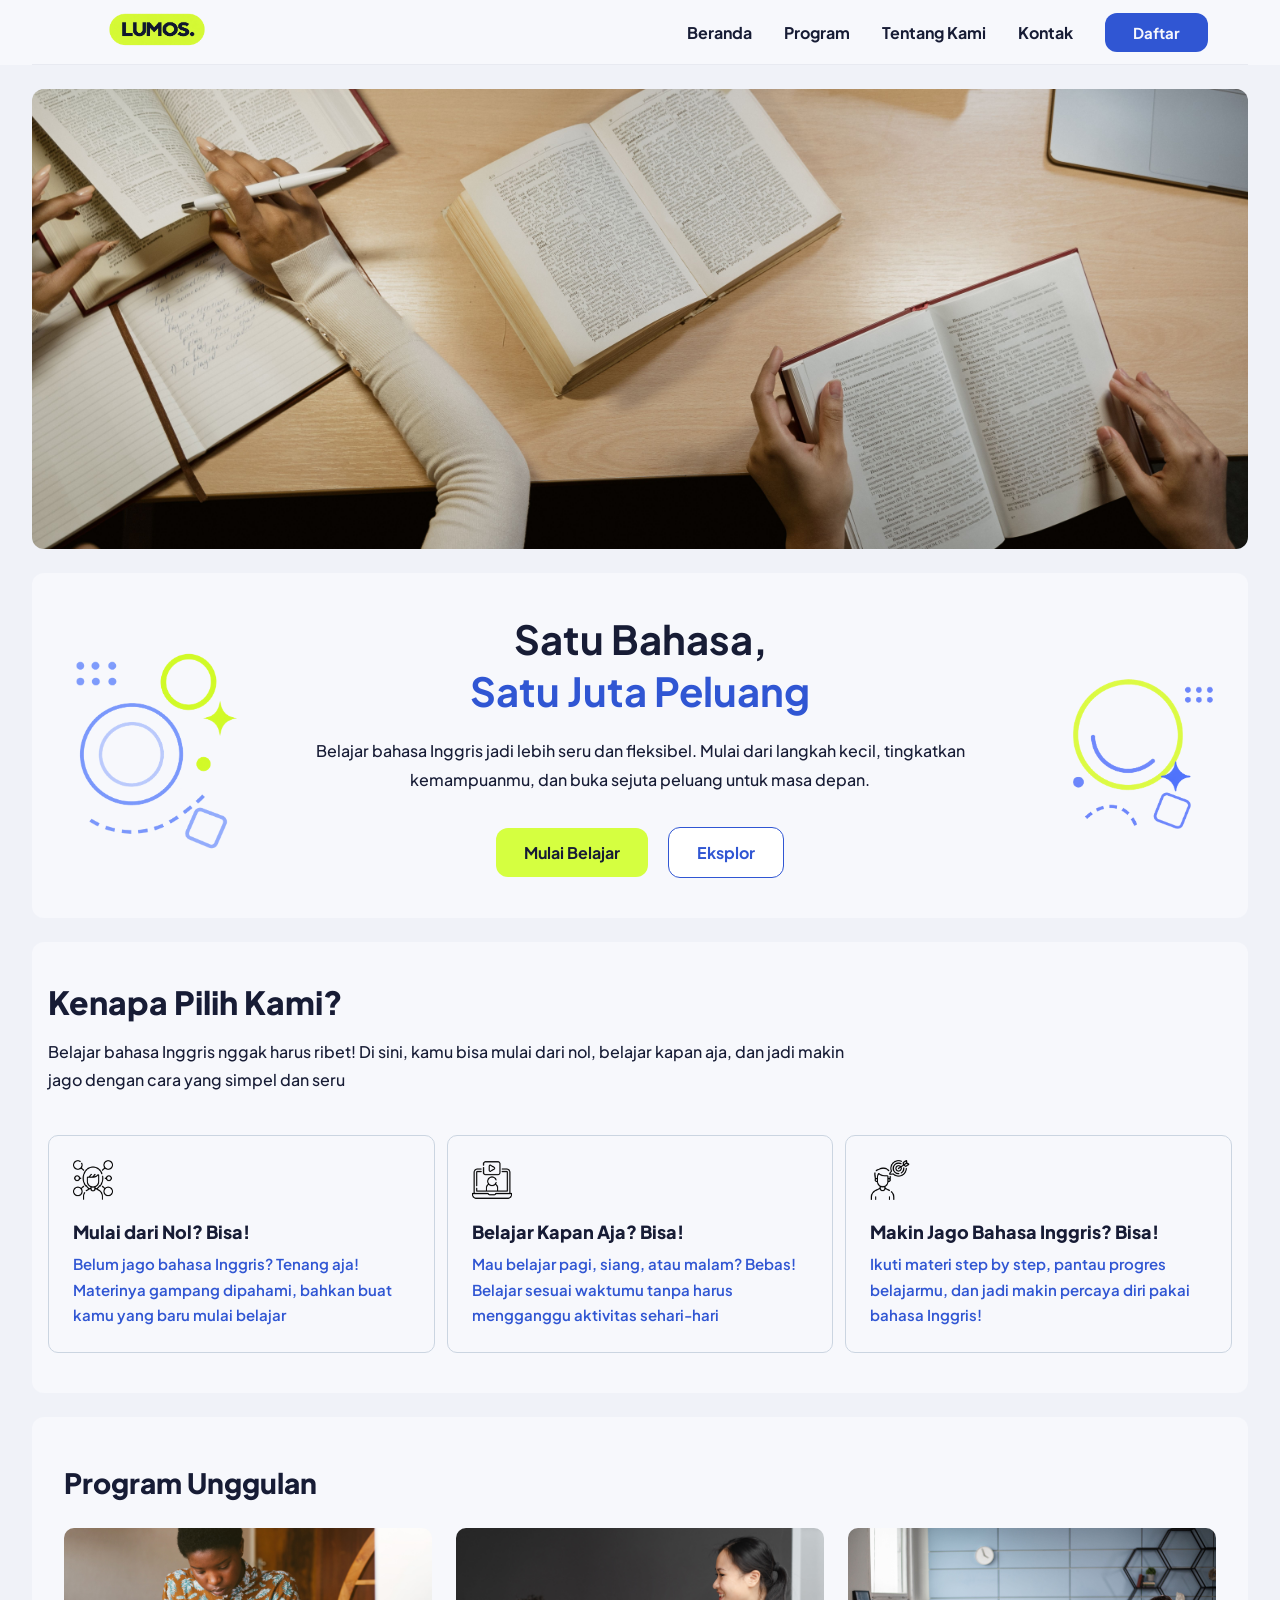
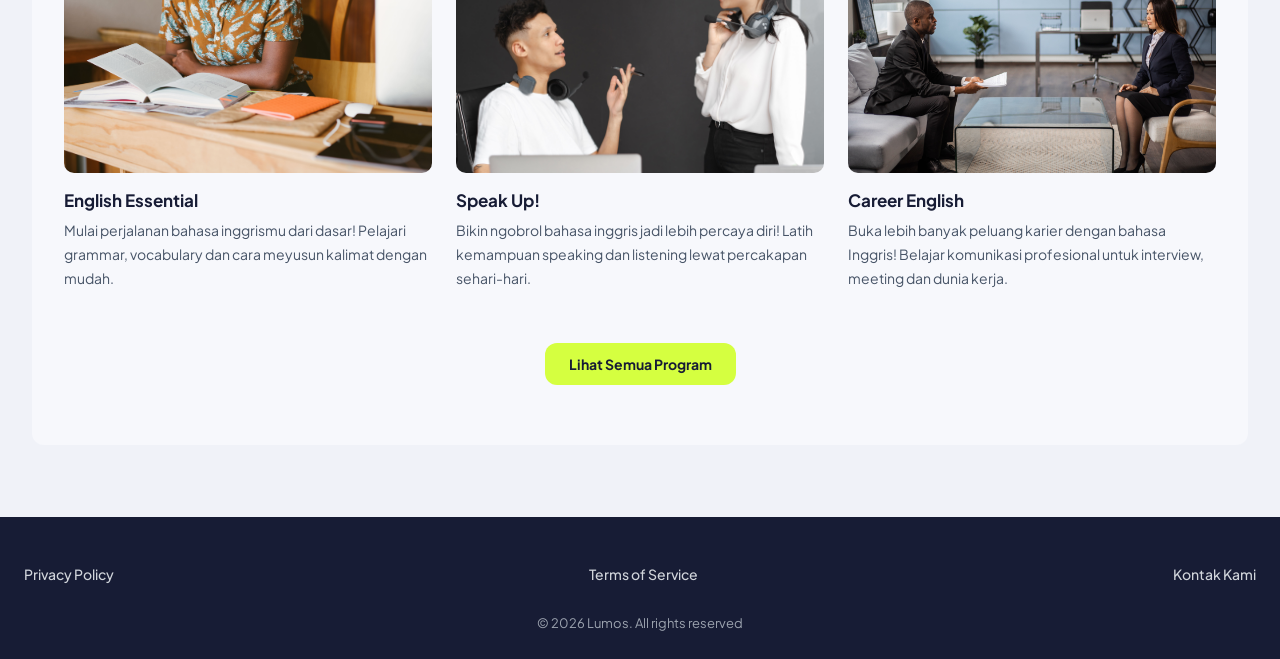
==== index.html @ e870dff8 "first commit" ====
<!DOCTYPE html>
<html lang="en">
<head>
    <meta charset="UTF-8">
  <meta name="viewport" content="width=device-width, initial-scale=1.0">
    <title>Document</title>
    <link rel="preconnect" href="https://fonts.googleapis.com">
    <link rel="preconnect" href="https://fonts.gstatic.com" crossorigin>
    <link href="https://fonts.googleapis.com/css2?family=Plus+Jakarta+Sans:wght@400;500;600;700;800&display=swap" rel="stylesheet">
    <link rel="stylesheet" href="style.css">
</head>
<body>
    <header>
        <div class="navbar">
            <div class="logo">
                <img src="assets/logo.png" alt="logo">
            </div>
            <nav class="navlink">
                <a href="#beranda">Beranda</a>
                <a href="#program">Program</a>
                <a href="#tkami">Tentang Kami</a>
                <a href="#kontak">Kontak</a>
                <a href="daftar" class="navlink-btn">Daftar</a>
            </nav>
        </div>
    </header>

    <main class="page-ctn">
        <section class="hero">
            <div class="hero-img">
                <img src="assets/hero.png" alt="hero">
            </div>
            <div class="hero-ctn">
                <img src="assets/hero1.png" class="hero1" alt="hero1">
                <h1>Satu Bahasa,<br> <span>Satu Juta Peluang</span></h1>
                <p>Belajar bahasa Inggris jadi lebih seru dan fleksibel. Mulai dari langkah kecil, tingkatkan kemampuanmu, dan buka sejuta peluang untuk masa depan.</p>
                <div class="hero-btn">
                    <a href="#daftar" class="btn-1">Mulai Belajar</a>
                    <a href="#daftar" class="btn-2">Eksplor</a>
                </div>
                <img src="assets/hero2.png" class="hero2" alt="hero2">
             </div>
        </section>

        <section class="fitur-ctn">
            <div class="fitur-head">
                <h2>Kenapa Pilih Kami?</h2>
                <p>Belajar bahasa Inggris nggak harus ribet! Di sini, kamu bisa mulai dari nol, belajar kapan aja, dan jadi makin jago dengan cara yang simpel dan seru</p>
            </div>

            <div class="fitur-grid">
                <article class="fitur-cd">
                    <img src="assets/fitur1.png" alt="fitur1">
                    <h3>Mulai dari Nol? Bisa!</h3>
                    <p>Belum jago bahasa Inggris? Tenang aja! Materinya gampang dipahami, bahkan buat kamu yang baru mulai belajar</p>
                </article>

                 <article class="fitur-cd">
                    <img src="assets/fitur2.png" alt="fitur2">
                    <h3>Belajar Kapan Aja? Bisa!</h3>
                    <p>Mau belajar pagi, siang, atau malam? Bebas! Belajar sesuai waktumu tanpa harus mengganggu aktivitas sehari-hari</p>
                </article>

                 <article class="fitur-cd">
                    <img src="assets/fitur3.png" alt="fitur3">
                    <h3>Makin Jago Bahasa Inggris? Bisa!</h3>
                    <p>Ikuti materi step by step, pantau progres belajarmu, dan jadi makin percaya diri pakai bahasa Inggris!</p>
                </article>
            </div>
        </section>

        <section class="program-ctn">
            <div class="program-head">
                <h2>Program Unggulan</h2>
            </div>

            <div class="program-grid">
                <article class="program-cd">
                    <img src="assets/program1.jpg" alt="program1">
                    <h3>English Essential</h3>
                    <p>Mulai perjalanan bahasa inggrismu dari dasar! Pelajari grammar, vocabulary dan cara meyusun kalimat dengan mudah.</p>
                </article> 

                <article class="program-cd">
                    <img src="assets/program2.jpg" alt="program2">
                    <h3>Speak Up!</h3>
                    <p>Bikin ngobrol bahasa inggris jadi lebih percaya diri! Latih kemampuan speaking dan listening lewat percakapan sehari-hari.</p>
                </article>

                <article class="program-cd">
                    <img src="assets/program3.jpg" alt="program3">
                    <h3>Career English</h3>
                    <p>Buka lebih banyak peluang karier dengan bahasa Inggris! Belajar komunikasi profesional untuk interview, meeting dan dunia kerja.</p>
                </article>
            </div>

            <div class="program-btn">
                <a href="#program">Lihat Semua Program</a>
            </div>
        </section>
    </main>

    <footer>
        <div class="footer-ctn">
            <div class="footer-link">
                <a href="#privacy">Privacy Policy</a>
                <a href="#terms">Terms of Service</a>
                <a href="kontak">Kontak Kami</a>
            </div>
            <p>&copy; 2026 Lumos. All rights reserved</p>
        </div>
    </footer>
</body>
</html>
---- style.css ----
* {
    margin: 0;
    padding: 0;
    box-sizing: border-box;
}

body {
    font-family: 'Plus Jakarta Sans',arial;
    background-color: #F0F2F8;
}

header {
    width: 100%;
    margin: 0;
    background-color: #F7F8FC;
}

.page-ctn {
    width: 95%;
    max-width: 1280px;
    margin: 24px auto;
}

.logo img {
    width: 170px;
    height: auto;
}

.navbar {
    display: flex;
    align-items: center;
    justify-content: space-between;
    padding: 12px 40px 12px 40px;
    width: 95%;
    margin: 0 auto;
    max-width: 1280px;
    height: 65px;
    background-color: #F7F8FC;
    border-bottom: 1px solid #E8EAF1;
}

.navlink {
    display: flex;
    align-items: center;
    gap: 32px;
}

.navlink a {
    font-size: 16px;
    font-weight: bold;
    color: #171C35;
    text-decoration: none;
    transition: color 0.2 ease;
}

.navlink a:hover {
    background-color: #EEF2FF;
    color: #3056D3;
}
.navlink a.navlink-btn {
    background-color: #3056D3;
    color: #F7F8FC;
    padding: 10px 28px;
    font-size: 15px;
    font-weight: bold;
    text-decoration: none;
    border-radius: 12px;
    transition: background-color 0.2s ease, color 0.2s ease, transform 0.2s ease, filter 0.2s ease;
}

.navlink a.navlink-btn:hover {
    transform: translateY(-2px);
    filter: brightness(0.94);
}

.hero {
    display: flex;
    flex-direction: column;
    width: 100%;
    gap: 24px;
}

.hero-img {
    width: 100%;
    height: 460px;
    background-color: white;
    border-radius: 12px;
    overflow: hidden;
}

.hero-img img {
    display: block;
    width: 100%;
    height: 100%;
    object-fit:cover;
    object-position: center;
}

.hero-ctn {
    width: 100%;
    background-color: #F7F8FC;
    text-align: center;
    padding: 40px 16px 40px 16px;
    border-radius: 12px;
    position: relative;
    overflow: hidden;
}

.hero1 {
    position: absolute;
    width: 190px;
    height: auto;
    left: 25px;
    top: 50%;
    transform: translateY(-50%);
    pointer-events: none;
}

.hero-ctn h1 {
    font-size: 40px;
    font-weight: bold;
    line-height: 1.3;
    color: #171C35;
    margin-bottom: 20px;
}

.hero-ctn h1 span {
    color: #3056D3;
}

.hero-ctn p {
    font-weight: 500;
    font-size: 16px;
    line-height: 1.8;
    color: #171C35;
    max-width: 650px;
    margin: 0 auto 32px;
}

.hero-btn {
    display: flex;
    align-items: center;
    justify-content: center;
    gap: 20px;
}

.hero-btn a {
    display: inline-block;
    padding: 14px 28px;
    border-radius: 12px;
    font-size: 16px;
    font-weight: 700;
    text-decoration: none;
    transition: background-color 0.2s ease, color 0.2s ease, transform 0.2s ease, filter 0.2s ease;
}

.hero-btn a:hover {
    transform: translateY(-2px);
    filter: brightness(0.94);
}

.btn-1 {
   background-color: #D5FF40;
   color: #171C35; 
}

.btn-2 {
    background-color: white;
    color: #3056D3;
    border: 1px solid #3056D3;
}

.hero2 {
    position: absolute;
    width: 190px;
    height: auto;
    right: 25px;
    top: 50%;
    transform: translateY(-50%);
    pointer-events: none;
}

.hero-ctn h1,
.hero-ctn p,
.hero-btn {
    position: relative;
    z-index: 2;
}

.fitur-ctn {
    width: 100%;
    background-color: #F7F8FC;
    border-radius: 12px;
    padding: 40px 16px 40px 16px;
    margin-top: 24px;
}

.fitur-head {
    margin-bottom: 40px;
}

.fitur-head h2 {
    font-size: 32px;
    font-weight: 800;
    color: #171C35;
    margin-bottom: 16px;
}

.fitur-head p {
    max-width: 800px;
    font-size: 16px;
    font-weight: 500;
    line-height: 1.8;
    color: #171C35;
}

.fitur-grid {
    display: grid;
    grid-template-columns: repeat(3,1fr);
    gap: 12px;
}
.fitur-cd {
    background-color: #F7F8FC;
    border: 1px solid   #CBD5E1;
    border-radius: 10px;
    padding: 24px;
}

.fitur-cd img {
    width: 40px;
    height: 40px;
    object-fit: contain;
    display: block;
    margin-bottom: 20px;
}

.fitur-cd h3 {
    font-size: 18px;
    font-weight: 800;
    color: #171C35;
    margin-bottom: 8px;
}

.fitur-cd p {
    font-size: 15px;
    font-weight: 600;
    line-height: 1.7;
    color: #3056D3;
}

.program-ctn {
    margin: 72px auto;
    padding: 48px 32px;
    background-color: #F7F8FC;
    border-radius: 12px;
    margin-top: 24px;
}

.program-head {
    margin-bottom: 28px;
}

.program-head h2 {
    font-size: 28px;
    font-weight: 800;
    color: #171C35;
}

.program-grid {
    display: grid;
    grid-template-columns: repeat(3, 1fr);
    gap: 24px;
}

.program-cd img {
    width: 100%;
    object-fit: cover;
    border-radius: 10px;
    display: block;
    margin-bottom: 16px;
}

.program-cd h3 {
    font-size: 17px;
    font-weight: 700;
    color: #171C35;
    margin-bottom: 8px;
}

.program-cd p {
    font-size: 14px;
    font-weight: 400;
    line-height: 1.7;
    color: #475467;
}

.program-btn {
    display: flex;
    padding: 12px 16px 12px 16px;
    justify-content: center;
    margin-top: 40px;
}

.program-btn a {
    display: inline-block;
    padding: 12px 24px;
    background-color: #D5FF40;
    color: #171C35;
    font-size: 14px;
    font-weight: 700;
    text-decoration: none;
    border: 10px;
    border-radius: 12px;
    transition: background-color 0.2s ease, color 0.2s ease, transform 0.2s ease, filter 0.2s ease;
}

.program-btn a:hover {
    transform: translateY(-2px);
    filter: brightness(0.94);
}

footer {
    width: 100%;
    background-color: #171C35;
    padding: 48px 24px 28px;
    margin-top: 72px;
}

.footer-ctn {
    max-width: 1280px;
    margin: 0 auto;
}

.footer-link {
    display: flex;
    justify-content: space-between;
    align-items: center;
    margin-bottom: 32px;
}

.footer-link a {
    color: #d1d5db;
    font-size: 14px;
    font-weight: 500;
    text-decoration: none;
}

.footer-ctn p {
    color: #9ca3af;
    font-size: 13px;
    text-align: center;
}

.footer-link a:hover {
    color: #F5F5F5
}

@media (min-width: 768px) and (max-width: 1024px) {
    .navbar {
        width: 94%;
        padding: 12px 0;
    }

    .logo img {
        width: 140px;
    }

    .navlink {
        gap: 16px;
    }

    .navlink a {
        font-size: 14px;
    }

    .navlink a.navlink-btn {
        padding: 10px 16px;
        font-size: 14px;
    }

    .page-ctn {
        width: 94%;
    }

    .hero-img {
        height: 360px;
    }

    .hero1,
    .hero2 {
        display: none;
    }

    .hero-ctn h1 {
        font-size: 34px;
    }

    .fitur-grid,
    .program-grid {
        grid-template-columns: repeat(2, 1fr);
    }

    .program-ctn {
        padding: 36px 24px;
    }
}

@media (max-width: 767px) {
    .navbar {
        width: 94%;
        height: auto;
        padding: 16px 0;
        flex-direction: column;
        gap: 16px;
    }

    .logo img {
        width: 140px;
    }

    .navlink {
        flex-wrap: wrap;
        justify-content: center;
        gap: 12px 16px;
    }

    .navlink a {
        font-size: 13px;
    }

    .navlink a.navlink-btn {
        padding: 8px 18px;
        font-size: 13px;
    }

    .page-ctn {
        width: 94%;
        margin: 16px auto;
    }

    .hero {
        gap: 16px;
    }

    .hero-img {
        height: 240px;
    }

    .hero1,
    .hero2 {
        display: none;
    }

    .hero-ctn {
        padding: 32px 16px;
    }

    .hero-ctn h1 {
        font-size: 26px;
        margin-bottom: 16px;
    }

    .hero-ctn p {
        font-size: 14px;
        margin-bottom: 24px;
    }

    .hero-btn {
        flex-wrap: wrap;
        gap: 12px;
    }

    .hero-btn a {
        font-size: 13px;
        padding: 12px 18px;
    }

    .fitur-ctn {
        padding: 28px 16px;
        margin-top: 16px;
    }

    .fitur-head {
        margin-bottom: 24px;
    }

    .fitur-head h2,
    .program-head h2 {
        font-size: 24px;
    }

    .fitur-head p {
        font-size: 14px;
    }

    .fitur-grid,
    .program-grid {
        grid-template-columns: 1fr;
        gap: 16px;
    }

    .fitur-cd {
        padding: 20px;
    }

    .program-ctn {
        padding: 28px 16px;
        margin-top: 16px;
        margin-bottom: 40px;
    }

    .program-btn {
        margin-top: 24px;
    }

    footer {
        padding: 36px 16px 24px;
        margin-top: 40px;
    }

    .footer-link {
        flex-direction: column;
        gap: 16px;
        margin-bottom: 24px;
    }
}
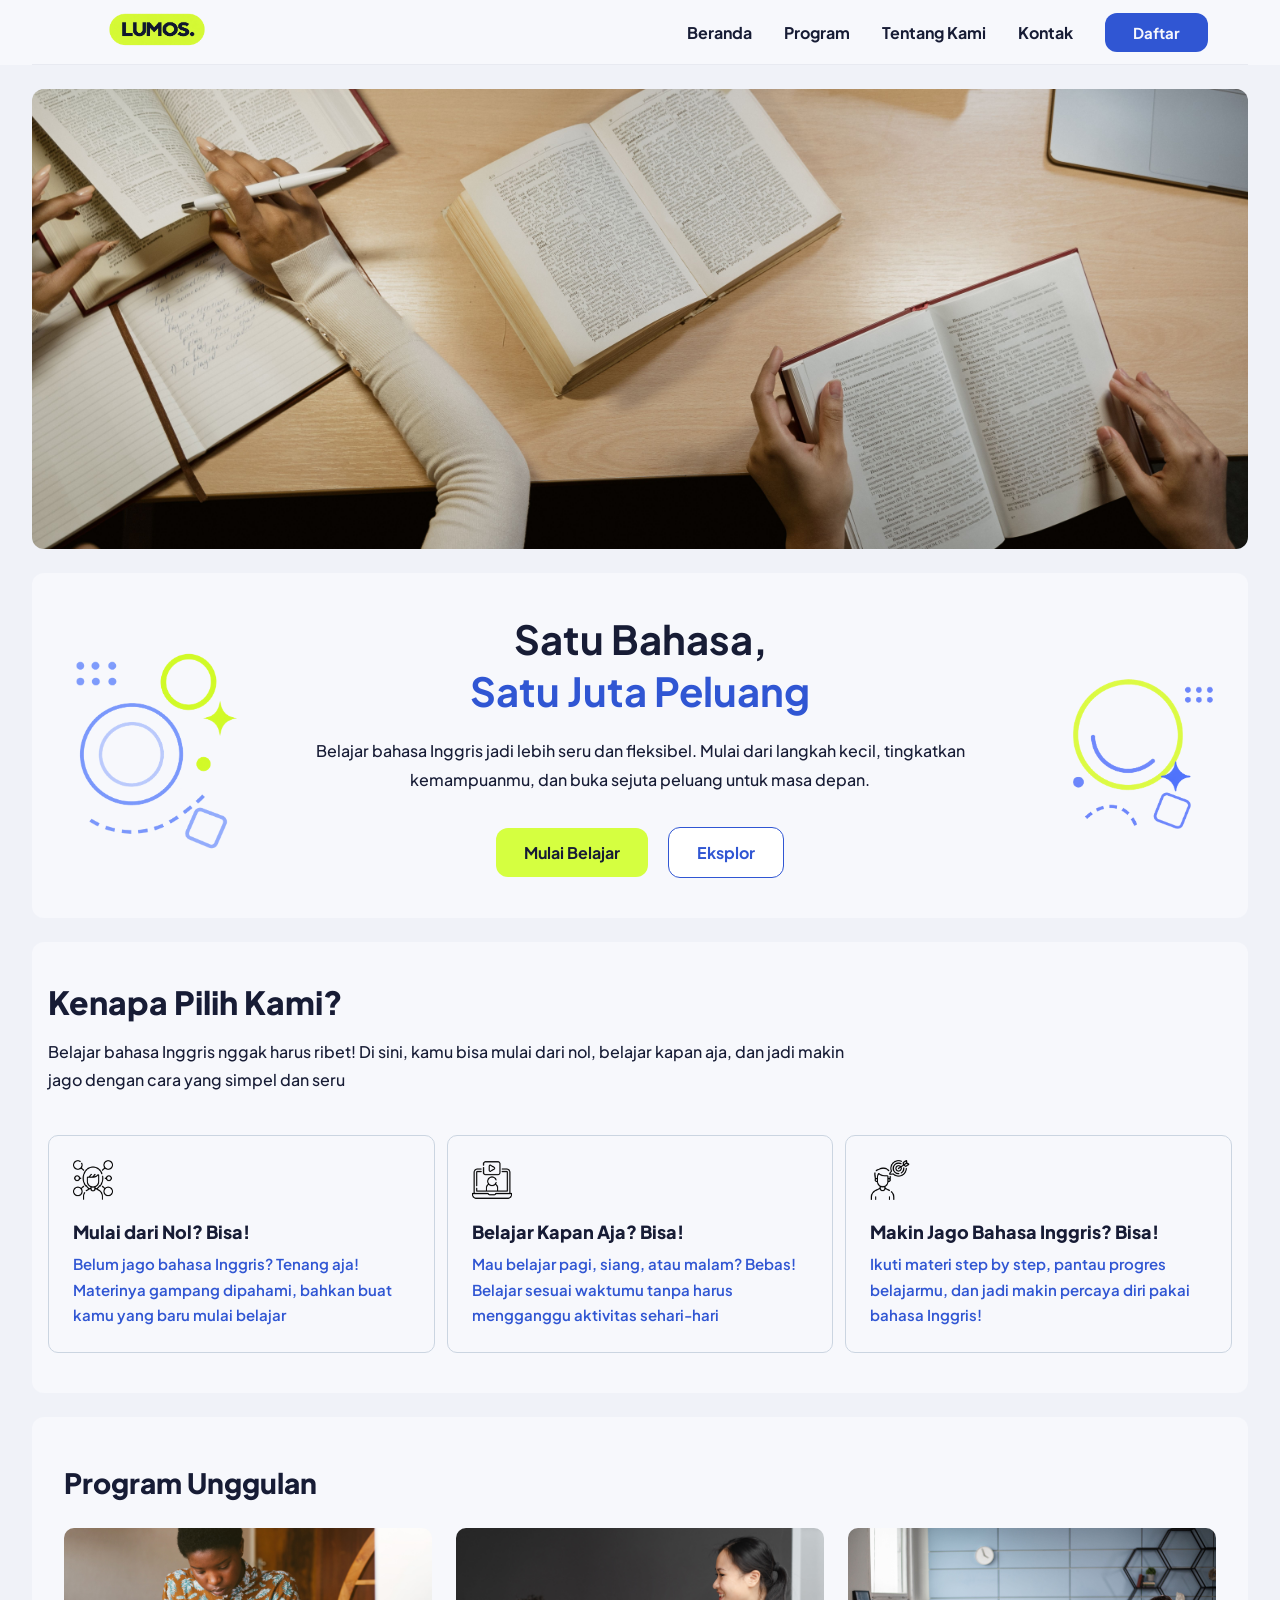
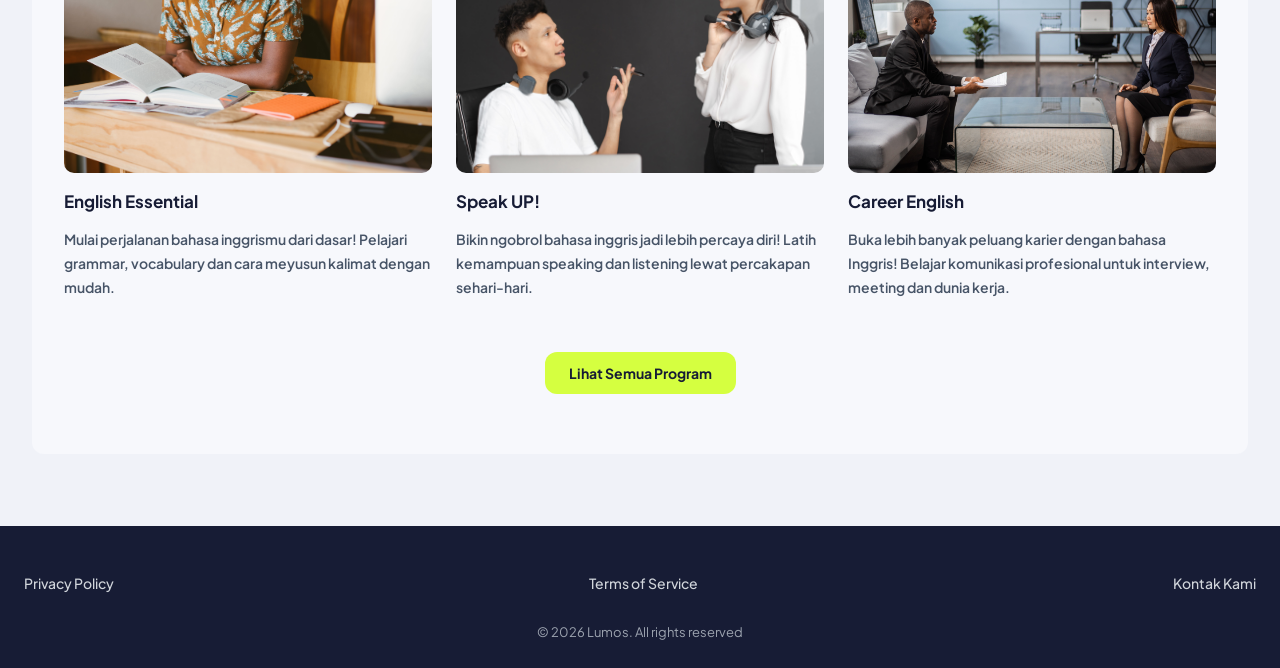
==== commit a66f81d6: "update files" ====
--- a/index.html
+++ b/index.html
@@ -3,7 +3,7 @@
 <head>
     <meta charset="UTF-8">
   <meta name="viewport" content="width=device-width, initial-scale=1.0">
-    <title>Document</title>
+    <title>LUMOS</title>
     <link rel="preconnect" href="https://fonts.googleapis.com">
     <link rel="preconnect" href="https://fonts.gstatic.com" crossorigin>
     <link href="https://fonts.googleapis.com/css2?family=Plus+Jakarta+Sans:wght@400;500;600;700;800&display=swap" rel="stylesheet">
@@ -16,11 +16,11 @@
                 <img src="assets/logo.png" alt="logo">
             </div>
             <nav class="navlink">
-                <a href="#beranda">Beranda</a>
-                <a href="#program">Program</a>
-                <a href="#tkami">Tentang Kami</a>
-                <a href="#kontak">Kontak</a>
-                <a href="daftar" class="navlink-btn">Daftar</a>
+                <a href="#beranda" target="_blank">Beranda</a>
+                <a href="#program" target="_blank">Program</a>
+                <a href="#tkami" target="_blank">Tentang Kami</a>
+                <a href="#kontak" target="_blank">Kontak</a>
+                <a href="daftar" class="navlink-btn" target="_blank">Daftar</a>
             </nav>
         </div>
     </header>
@@ -35,8 +35,8 @@
                 <h1>Satu Bahasa,<br> <span>Satu Juta Peluang</span></h1>
                 <p>Belajar bahasa Inggris jadi lebih seru dan fleksibel. Mulai dari langkah kecil, tingkatkan kemampuanmu, dan buka sejuta peluang untuk masa depan.</p>
                 <div class="hero-btn">
-                    <a href="#daftar" class="btn-1">Mulai Belajar</a>
-                    <a href="#daftar" class="btn-2">Eksplor</a>
+                    <a href="#daftar" class="btn-1" target="_blank">Mulai Belajar</a>
+                    <a href="#daftar" class="btn-2" target="_blank">Eksplor</a>
                 </div>
                 <img src="assets/hero2.png" class="hero2" alt="hero2">
              </div>
@@ -77,19 +77,19 @@
             <div class="program-grid">
                 <article class="program-cd">
                     <img src="assets/program1.jpg" alt="program1">
-                    <h3>English Essential</h3>
+                    <h3><a href="program1.html" target="_blank">English Essential</a></h3>
                     <p>Mulai perjalanan bahasa inggrismu dari dasar! Pelajari grammar, vocabulary dan cara meyusun kalimat dengan mudah.</p>
                 </article> 
 
                 <article class="program-cd">
                     <img src="assets/program2.jpg" alt="program2">
-                    <h3>Speak Up!</h3>
+                    <h3><a href="program2.html" target="_blank">Speak UP!</a></h3>
                     <p>Bikin ngobrol bahasa inggris jadi lebih percaya diri! Latih kemampuan speaking dan listening lewat percakapan sehari-hari.</p>
                 </article>
 
                 <article class="program-cd">
                     <img src="assets/program3.jpg" alt="program3">
-                    <h3>Career English</h3>
+                    <h3><a href="program3.html" target="_blank">Career English</a></h3>
                     <p>Buka lebih banyak peluang karier dengan bahasa Inggris! Belajar komunikasi profesional untuk interview, meeting dan dunia kerja.</p>
                 </article>
             </div>
@@ -103,9 +103,9 @@
     <footer>
         <div class="footer-ctn">
             <div class="footer-link">
-                <a href="#privacy">Privacy Policy</a>
-                <a href="#terms">Terms of Service</a>
-                <a href="kontak">Kontak Kami</a>
+                <a href="#privacy" target="_blank">Privacy Policy</a>
+                <a href="#terms" target="_blank">Terms of Service</a>
+                <a href="kontak" target="_blank">Kontak Kami</a>
             </div>
             <p>&copy; 2026 Lumos. All rights reserved</p>
         </div>
--- a/style.css
+++ b/style.css
@@ -113,7 +113,6 @@
     left: 25px;
     top: 50%;
     transform: translateY(-50%);
-    pointer-events: none;
 }
 
 .hero-ctn h1 {
@@ -177,7 +176,6 @@
     right: 25px;
     top: 50%;
     transform: translateY(-50%);
-    pointer-events: none;
 }
 
 .hero-ctn h1,
@@ -280,19 +278,21 @@
     margin-bottom: 16px;
 }
 
-.program-cd h3 {
+.program-cd h3 a {
     font-size: 17px;
     font-weight: 700;
     color: #171C35;
-    margin-bottom: 8px;
+    text-decoration: none;
 }
 
 .program-cd p {
     font-size: 14px;
-    font-weight: 400;
+    font-weight: 600;
     line-height: 1.7;
     color: #475467;
-}
+    margin-top: 16px;
+}
+
 
 .program-btn {
     display: flex;
